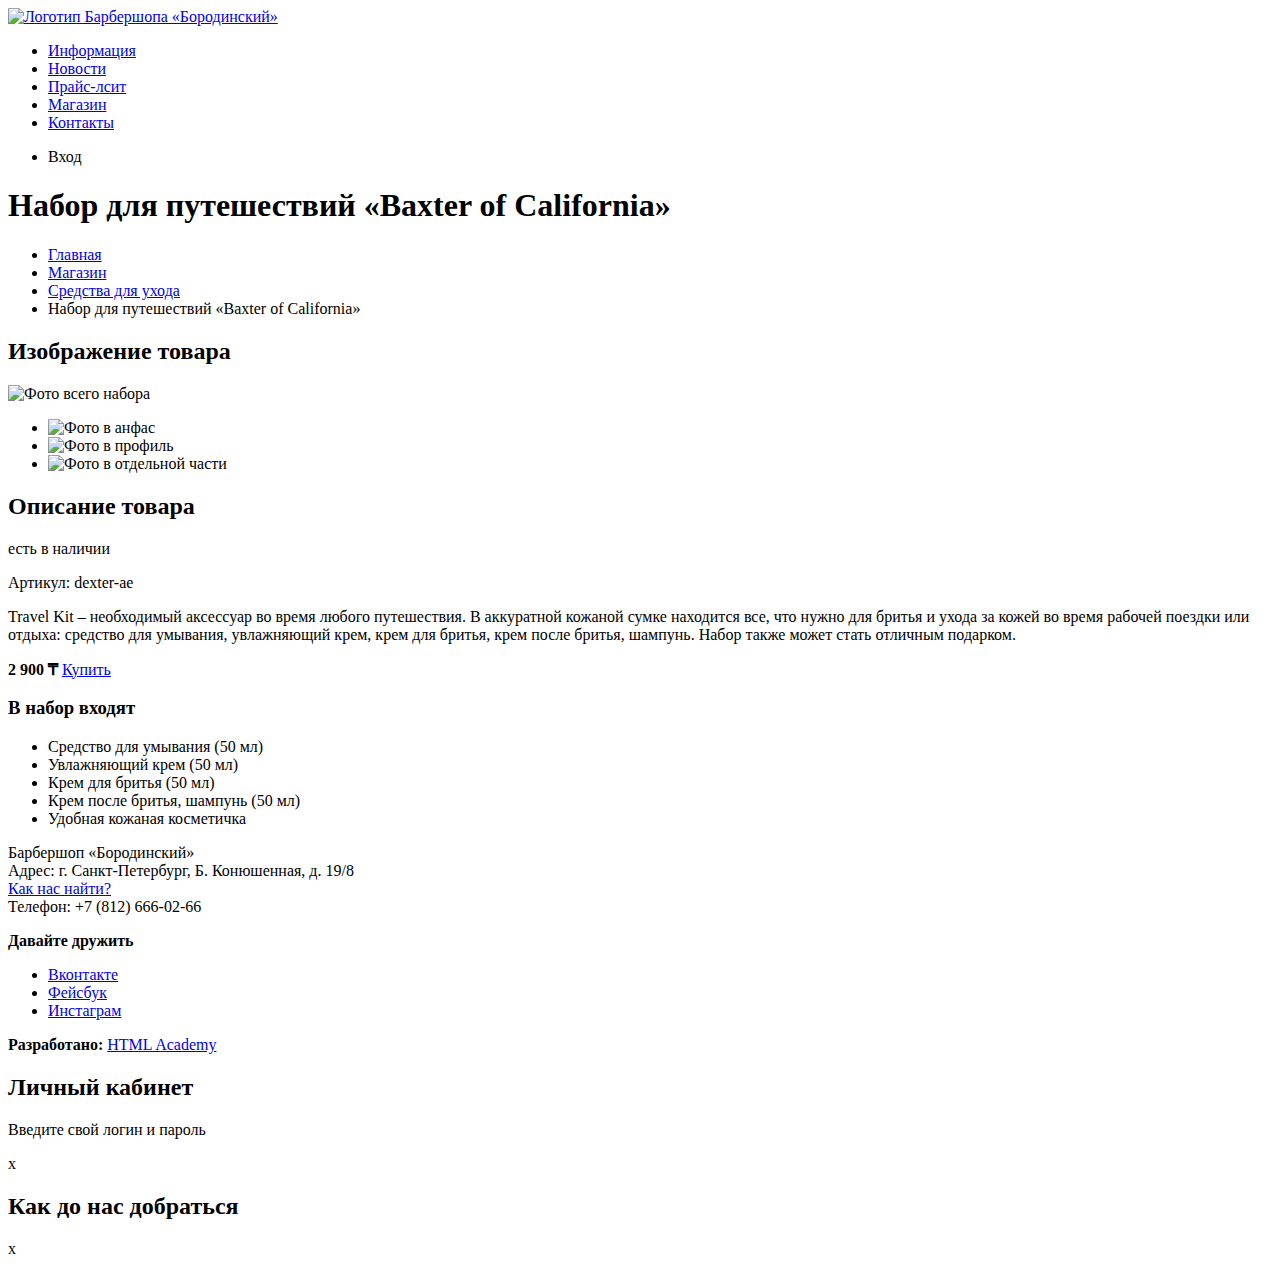
==== barbershop-item.html @ e11ce2df "Первый пул" ====
<!DOCTYPE html>
<html lang="en">
<head>
	<meta charset="UTF-8">
	<title>Набор для путешествий «Baxter of California»</title>
</head>
<body>
	<header class="main-header">
		<nav class="main-navigation">
			<a href="index.html" class="main-heser-logo">
				<img src="img/index-logo.svg" width="368" height="153" alt="Логотип Барбершопа «Бородинский»">
			</a>
			<ul class="site-navigation">
				<li><a href="info.html">Информация</a></li>
				<li><a href="news.html">Новости</a></li>
				<li><a href="price.html">Прайс-лсит</a></li>
				<li><a href="catalog.html" class="site-navigation-current">Магазин</a></li>
				<li><a href="contacts.html">Контакты</a></li>
			</ul>
		</nav>
		<ul class="user-navigation">
			<li class="login-link">Вход</li>
		</ul>
	</header>
	<main class="container">
		<h1>Набор для путешествий «Baxter of California»</h1>
		<ul class="breadcrumbs">
			<li><a href="index.html">Главная</a></li>
			<li><a href="#">Магазин</a></li>
			<li><a href="#">Средства для ухода</a></li>
			<li class="breadcrumbs-current">Набор для путешествий «Baxter of California»</li>
		</ul>

		<section class="product-photos">
			<h2 class="visually-hidden">Изображение товара</h2>
			<p class="product-photo-full">
				<img src="img/product-big.jpg" width="460" height="498" alt="Фото всего набора">
			</p>
			<ul class="product-photo-preview">
				<li><img src="img/product-small-1.jpg" width="140" height="149" alt="Фото в анфас"></li>
				<li><img src="img/product-small-2.jpg" width="140" height="149" alt="Фото в профиль"></li>
				<li><img src="img/product-small-3.jpg" width="140" height="149" alt="Фото в отдельной части"></li>
			</ul>
		</section>
		<section class="product-info">
			<h2 class="visually-hidden">Описание товара</h2>
			<p class="product-availability">есть в наличии</p>
			<p class="product-article">Артикул: dexter-ae</p>
			<p class="product-text">Travel Kit – необходимый аксессуар во время любого путешествия. В аккуратной кожаной сумке находится все, что нужно для бритья и ухода за кожей во время рабочей поездки или отдыха: средство для умывания, увлажняющий крем, крем для бритья, крем после бритья, шампунь. Набор также может стать отличным подарком.</p>
			<p class="product-price">
				<b>2 900 &#8376</b>
				<a href="#" class="button">Купить</a>
			</p>
			<h3>В набор входят</h3>
			<ul>
				<li>Средство для умывания (50 мл)</li>
				<li>Увлажняющий крем (50 мл)</li>
				<li>Крем для бритья (50 мл)</li>
				<li>Крем после бритья, шампунь (50 мл)</li>
				<li>Удобная кожаная косметичка</li>
			</ul>
		</section>
	</main>
	<footer class="main-footer">
		<p class="footer-contacts">
			Барбершоп «Бородинский»<br>
			Адрес: г. Санкт-Петербург, Б. Конюшенная, д. 19/8<br>
			<a href="map.html">Как нас найти?</a><br>
			Телефон: +7 (812) 666-02-66
		</p>
		<div class="social">
			<b>Давайте дружить</b>
			<ul>
				<li><a class="social-button" href="#">Вконтакте</a></li>
				<li><a class="social-button" href="#">Фейсбук</a></li>
				<li><a class="social-button" href="#">Инстаграм</a></li>
			</ul>
		</div>
		<p class="footer-copyright">
			<b>Разработано:</b>
			<a href="#" class="button">HTML Academy</a>
		</p>
	</footer>

	<section class="modal modal-login">
		<h2>Личный кабинет</h2>
		<p>Введите свой логин и пароль</p>
		<!-- Здесь будет форма -->
		<span class="modal-close">x</span>
	</section>
	<section class="modal modal-map">
		<h2 class="visually-hidden">Как до нас добраться</h2>
		<span class="modal-close">x</span>
	</section>
</body>
</html>
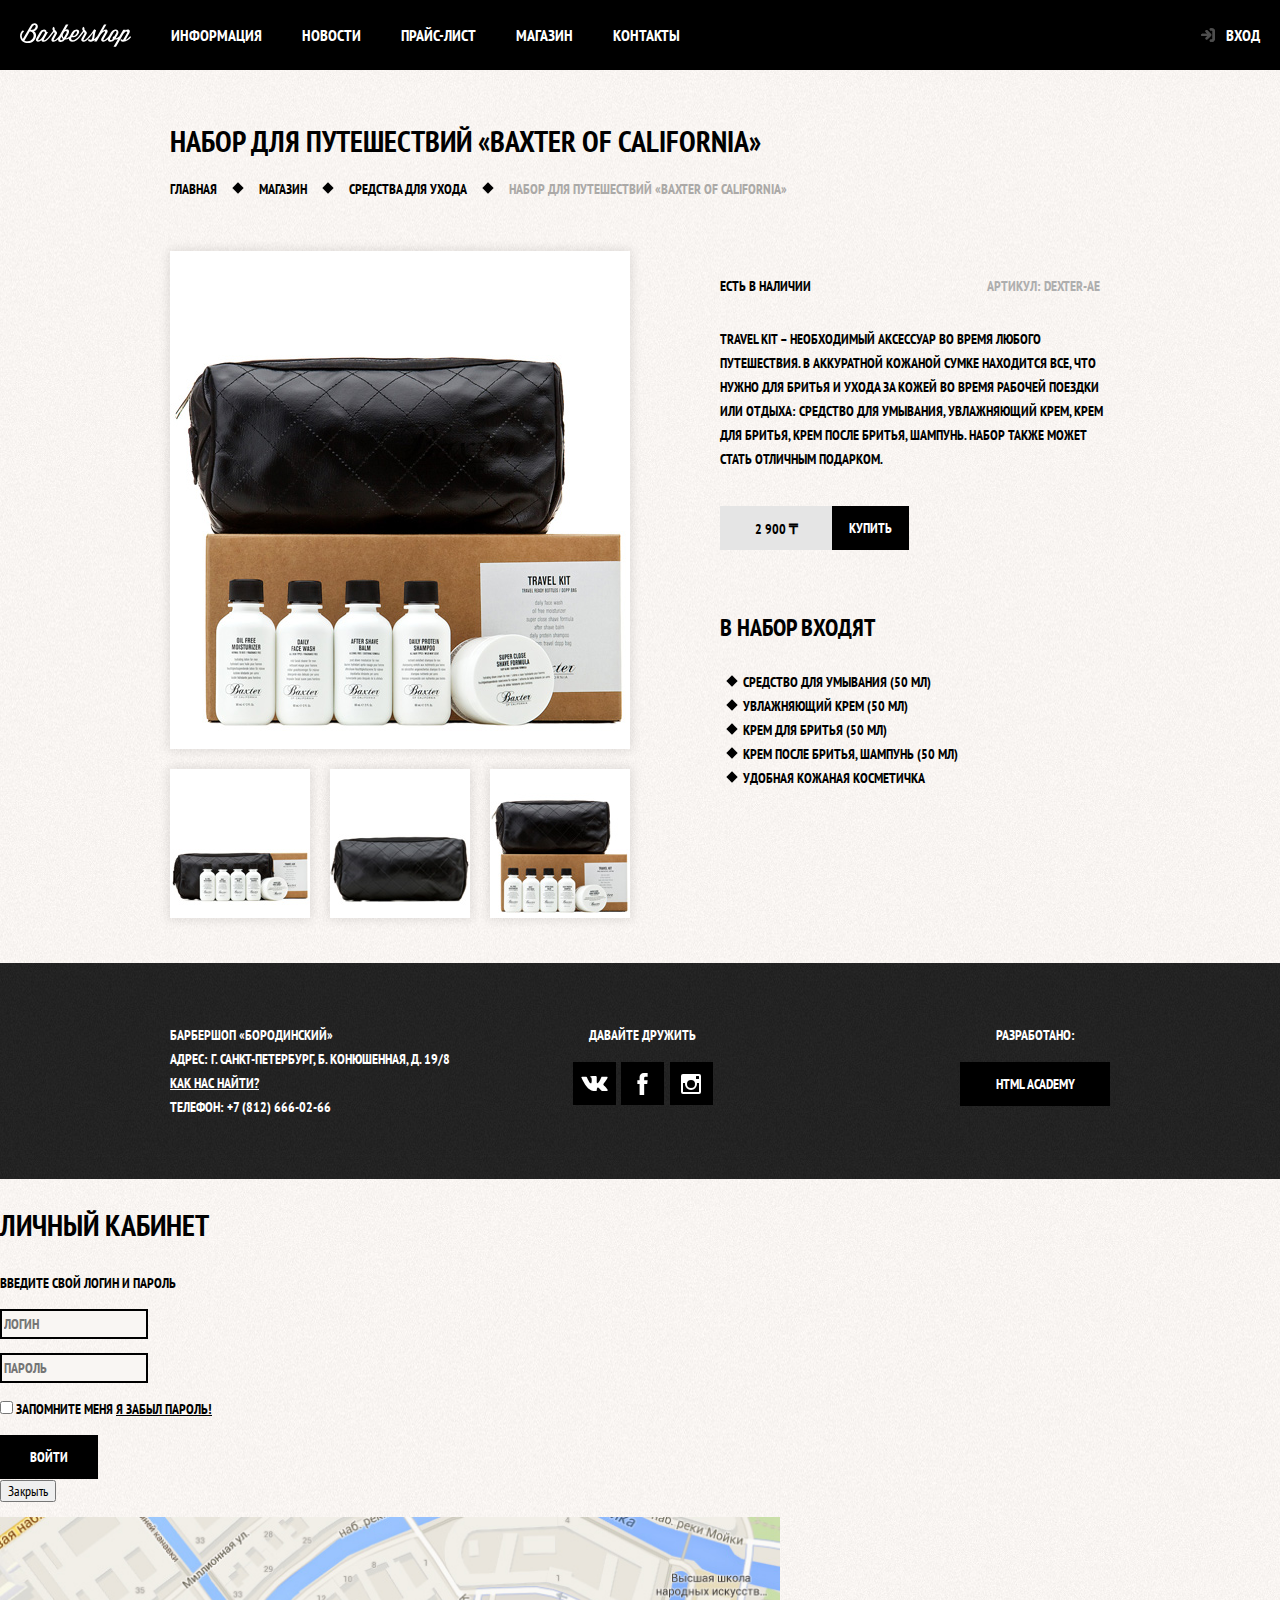
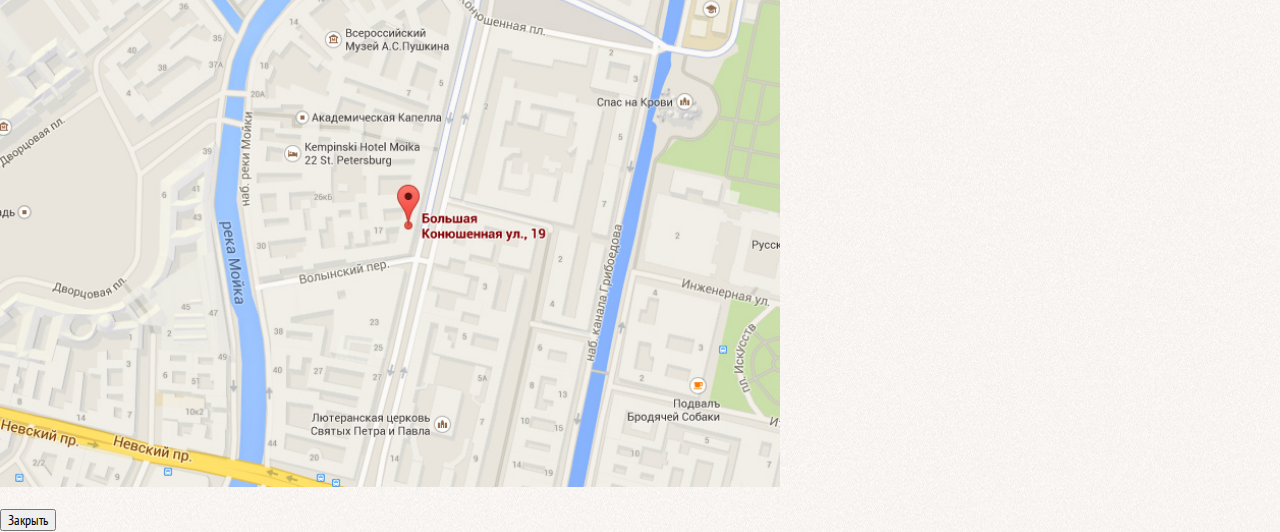
==== commit 497d5f28: "Второй пул 22" ====
--- a/barbershop-item.html
+++ b/barbershop-item.html
@@ -3,94 +3,144 @@
 <head>
 	<meta charset="UTF-8">
 	<title>Набор для путешествий «Baxter of California»</title>
+	<link href="https://fonts.googleapis.com/css2?family=PT+Sans+Narrow:wght@400;700&display=swap" rel="stylesheet">
+	<link rel="stylesheet" href="css/normalize.css">
+	<link rel="stylesheet" href="css/style.css">
 </head>
-<body>
+<body class="inner-page">
+
 	<header class="main-header">
 		<nav class="main-navigation">
-			<a href="index.html" class="main-heser-logo">
-				<img src="img/index-logo.svg" width="368" height="153" alt="Логотип Барбершопа «Бородинский»">
+			<a href="index.html" class="main-header-logo">
+				<img src="img/logo.svg" width="111" height="24" alt="Логотип Барбершопа «Бородинский»">
 			</a>
 			<ul class="site-navigation">
 				<li><a href="info.html">Информация</a></li>
 				<li><a href="news.html">Новости</a></li>
-				<li><a href="price.html">Прайс-лсит</a></li>
+				<li><a href="price.html">Прайс-лист</a></li>
 				<li><a href="catalog.html" class="site-navigation-current">Магазин</a></li>
 				<li><a href="contacts.html">Контакты</a></li>
 			</ul>
+
+			<ul class="user-navigation">
+				<li>
+					<a href="login.html" class="login-link">Вход</a>
+				</li>
+			</ul>
 		</nav>
-		<ul class="user-navigation">
-			<li class="login-link">Вход</li>
-		</ul>
 	</header>
+
 	<main class="container">
-		<h1>Набор для путешествий «Baxter of California»</h1>
+		<h1 class="page-title">Набор для путешествий «Baxter of California»</h1>
 		<ul class="breadcrumbs">
 			<li><a href="index.html">Главная</a></li>
 			<li><a href="#">Магазин</a></li>
 			<li><a href="#">Средства для ухода</a></li>
 			<li class="breadcrumbs-current">Набор для путешествий «Baxter of California»</li>
 		</ul>
+		<div class="catalog-columns">
 
-		<section class="product-photos">
-			<h2 class="visually-hidden">Изображение товара</h2>
-			<p class="product-photo-full">
-				<img src="img/product-big.jpg" width="460" height="498" alt="Фото всего набора">
+			<section class="product-photos">
+				<h2 class="visually-hidden">Изображение товара</h2>
+				<p class="product-photo-full">
+					<img src="img/product-big.jpg" width="460" height="498" alt="Фото всего набора">
+				</p>
+				<ul class="product-photo-preview">
+					<li><img src="img/product-small-1.jpg" width="140" height="149" alt="Фото в анфас"></li>
+					<li><img src="img/product-small-2.jpg" width="140" height="149" alt="Фото в профиль"></li>
+					<li><img src="img/product-small-3.jpg" width="140" height="149" alt="Фото в отдельной части"></li>
+				</ul>
+			</section>
+
+			<section class="product-info">
+				<h2 class="visually-hidden">Описание товара</h2>
+				<div class="product-description">
+					<p class="product-availability">есть в наличии</p>
+					<p class="product-article">Артикул: dexter-ae</p>
+				</div>
+				<p class="product-text">Travel Kit – необходимый аксессуар во время любого путешествия. В аккуратной кожаной сумке находится все, что нужно для бритья и ухода за кожей во время рабочей поездки или отдыха: средство для умывания, увлажняющий крем, крем для бритья, крем после бритья, шампунь. Набор также может стать отличным подарком.</p>
+				<p class="product-price">
+					<b>2 900 &#8376;</b>
+					<a href="#" class="button">Купить</a>
+				</p>
+				<h3>В набор входят</h3>
+				<ul>
+					<li>Средство для умывания (50 мл)</li>
+					<li>Увлажняющий крем (50 мл)</li>
+					<li>Крем для бритья (50 мл)</li>
+					<li>Крем после бритья, шампунь (50 мл)</li>
+					<li>Удобная кожаная косметичка</li>
+				</ul>
+			</section>
+			
+		</div>
+	</main>
+
+	<footer class="main-footer">
+		<div class="container">
+			<p class="footer-contacts">
+				Барбершоп «Бородинский»<br>
+				Адрес: г. Санкт-Петербург, Б. Конюшенная, д. 19/8<br>
+				<a href="map.html">Как нас найти?</a><br>
+				Телефон: +7 (812) 666-02-66
 			</p>
-			<ul class="product-photo-preview">
-				<li><img src="img/product-small-1.jpg" width="140" height="149" alt="Фото в анфас"></li>
-				<li><img src="img/product-small-2.jpg" width="140" height="149" alt="Фото в профиль"></li>
-				<li><img src="img/product-small-3.jpg" width="140" height="149" alt="Фото в отдельной части"></li>
-			</ul>
-		</section>
-		<section class="product-info">
-			<h2 class="visually-hidden">Описание товара</h2>
-			<p class="product-availability">есть в наличии</p>
-			<p class="product-article">Артикул: dexter-ae</p>
-			<p class="product-text">Travel Kit – необходимый аксессуар во время любого путешествия. В аккуратной кожаной сумке находится все, что нужно для бритья и ухода за кожей во время рабочей поездки или отдыха: средство для умывания, увлажняющий крем, крем для бритья, крем после бритья, шампунь. Набор также может стать отличным подарком.</p>
-			<p class="product-price">
-				<b>2 900 &#8376</b>
-				<a href="#" class="button">Купить</a>
+			<div class="footer-social">
+				<b>Давайте дружить</b>
+				<ul>
+					<li><a class="social-button" href="#"><span class="visually-hidden">Вконтакте</span>
+						<svg xmlns="http://www.w3.org/2000/svg" width="27" height="15" viewBox="0 0 26.14 14.91"><path d="M26 13.47l-.09-.17a13.55 13.55 0 0 0-2.6-3q-.87-.83-1.1-1.12A1 1 0 0 1 22 8a10.27 10.27 0 0 1 1.22-1.78l.88-1.16q2.35-3.13 2-4L26 .94a.8.8 0 0 0-.4-.22 2.14 2.14 0 0 0-.87 0h-3.92a.51.51 0 0 0-.27 0h-.3a.6.6 0 0 0-.15.14.93.93 0 0 0-.14.24 22.22 22.22 0 0 1-1.46 3.06q-.5.84-.93 1.46a7 7 0 0 1-.71.91 4.94 4.94 0 0 1-.52.47q-.23.18-.35.15l-.23-.05a.9.9 0 0 1-.31-.33 1.49 1.49 0 0 1-.16-.53V1.6a3.14 3.14 0 0 0 0-.62 2.12 2.12 0 0 0-.14-.44.73.73 0 0 0-.28-.33 1.57 1.57 0 0 0-.46-.18A9 9 0 0 0 12.57 0a8.93 8.93 0 0 0-3.25.33 1.83 1.83 0 0 0-.52.41q-.25.3-.07.33a1.67 1.67 0 0 1 1.16.59l.08.16a2.6 2.6 0 0 1 .19.63 6.32 6.32 0 0 1 .12 1 10.59 10.59 0 0 1 0 1.7q-.07.71-.13 1.1a2.21 2.21 0 0 1-.18.64 2.69 2.69 0 0 1-.16.3l-.07.07a1 1 0 0 1-.37.07.86.86 0 0 1-.46-.19 3.27 3.27 0 0 1-.56-.52 7 7 0 0 1-.66-.93q-.37-.6-.76-1.42l-.22-.39q-.2-.38-.56-1.11t-.62-1.43A.9.9 0 0 0 5.2.9h-.07a.93.93 0 0 0-.22-.16A1.44 1.44 0 0 0 4.6.65L.87.68A1 1 0 0 0 .1.94L0 1a.44.44 0 0 0 0 .22 1.08 1.08 0 0 0 .08.37Q.9 3.53 1.86 5.31t1.66 2.87Q4.23 9.27 5 10.24t1 1.24l.37.41.34.33a8.06 8.06 0 0 0 1 .78 16.34 16.34 0 0 0 1.4.9 7.6 7.6 0 0 0 1.79.72 6.19 6.19 0 0 0 2 .22h1.57a1.08 1.08 0 0 0 .72-.3l.05-.07a.9.9 0 0 0 .1-.25 1.38 1.38 0 0 0 0-.37 4.48 4.48 0 0 1 .09-1.05 2.77 2.77 0 0 1 .23-.71 1.74 1.74 0 0 1 .29-.4 1.19 1.19 0 0 1 .23-.2h.11a.86.86 0 0 1 .77.21 4.52 4.52 0 0 1 .83.79q.39.47.93 1.05a6.41 6.41 0 0 0 1 .87l.27.16a3.31 3.31 0 0 0 .71.3 1.53 1.53 0 0 0 .76.07l3.48-.05a1.58 1.58 0 0 0 .8-.17.68.68 0 0 0 .34-.37 1.06 1.06 0 0 0 0-.46 1.71 1.71 0 0 0-.1-.36z" fill="#fff"/>
+						</svg>
+					</a></li>
+					<li><a class="social-button" href="#"><span class="visually-hidden">Фейсбук</span>
+						<svg xmlns="http://www.w3.org/2000/svg" width="19" height="22" viewBox="0 0 10.15 21.74"><path d="M3.34 1.12A4.77 4.77 0 0 1 6.53 0h3.61v3.81H7.81a1.07 1.07 0 0 0-1.09.83v2.55h3.42c-.08 1.23-.24 2.45-.41 3.67h-3v10.87H2.21V10.86H0V7.21h2.19V3.66a3.83 3.83 0 0 1 1.15-2.54z" fill="#fff"/>
+						</svg>
+					</a></li>
+					<li><a class="social-button" href="#"><span class="visually-hidden">Инстаграм</span>
+						<svg xmlns="http://www.w3.org/2000/svg" width="20" height="20" viewBox="0 0 20 20"><path d="M18 0H2a2 2 0 0 0-2 2v16a2 2 0 0 0 2 2h16a2 2 0 0 0 2-2V2a2 2 0 0 0-2-2zm-8 6a4 4 0 1 1-4 4 4 4 0 0 1 4-4zM2.5 18a.47.47 0 0 1-.5-.5V9h2.1a3.4 3.4 0 0 0-.1 1 6 6 0 1 0 12 0 3.4 3.4 0 0 0-.1-1H18v8.5a.47.47 0 0 1-.5.5zM18 4.5a.47.47 0 0 1-.5.5h-2a.47.47 0 0 1-.5-.5v-2a.47.47 0 0 1 .5-.5h2a.47.47 0 0 1 .5.5z" fill="#fff"/>
+						</svg>
+					</a></li>
+				</ul>
+			</div>
+			<p class="footer-copyright">
+				<b>Разработано:</b>
+				<a href="#" class="button">HTML Academy</a>
 			</p>
-			<h3>В набор входят</h3>
-			<ul>
-				<li>Средство для умывания (50 мл)</li>
-				<li>Увлажняющий крем (50 мл)</li>
-				<li>Крем для бритья (50 мл)</li>
-				<li>Крем после бритья, шампунь (50 мл)</li>
-				<li>Удобная кожаная косметичка</li>
-			</ul>
-		</section>
-	</main>
-	<footer class="main-footer">
-		<p class="footer-contacts">
-			Барбершоп «Бородинский»<br>
-			Адрес: г. Санкт-Петербург, Б. Конюшенная, д. 19/8<br>
-			<a href="map.html">Как нас найти?</a><br>
-			Телефон: +7 (812) 666-02-66
-		</p>
-		<div class="social">
-			<b>Давайте дружить</b>
-			<ul>
-				<li><a class="social-button" href="#">Вконтакте</a></li>
-				<li><a class="social-button" href="#">Фейсбук</a></li>
-				<li><a class="social-button" href="#">Инстаграм</a></li>
-			</ul>
 		</div>
-		<p class="footer-copyright">
-			<b>Разработано:</b>
-			<a href="#" class="button">HTML Academy</a>
-		</p>
 	</footer>
+
+	<!-- Всплывающие окна  Всплывающие окна  Всплывающие окна  Всплывающие окна  Всплывающие окна  -->
 
 	<section class="modal modal-login">
 		<h2>Личный кабинет</h2>
 		<p>Введите свой логин и пароль</p>
-		<!-- Здесь будет форма -->
-		<span class="modal-close">x</span>
+		<form class="login-form" action="https://echo.htmlacademy.ru" method="post">
+			<p>
+				<label class="visually-hidden" for="user-login">Логин</label>
+				<input class="login-icon-user" type="text" id="user-login" name="login" placeholder="Логин">
+			</p>
+			<p>
+				<label class="visually-hidden" for="user-password">Пароль</label>
+				<input class="login-icon-password" type="password" id="user-password" name="password" placeholder="Пароль">
+			</p>
+			<p class="login-password-info">
+				<label class="login-checkbox">
+					<input type="checkbox" name="remember" class="vissualy-hidden">
+					<span class="checkbox-indicator"></span>
+					Запомните меня
+				</label>
+				<a href="#" class="restore">Я забыл пароль!</a>
+			</p>
+			<button class="button" type="submit">Войти</button>
+		</form>
+		<button class="modal-close" type="button">Закрыть</button>
 	</section>
+	
 	<section class="modal modal-map">
 		<h2 class="visually-hidden">Как до нас добраться</h2>
-		<span class="modal-close">x</span>
+		<p>
+			<img src="img/map.jpg" width="780" height="560" alt="Офис компании по адресу ул. Большая Конюшенная 19/8, Санкт-Петербург">
+		</p>
+		<button class="modal-close" type="button">Закрыть</button>
 	</section>
 </body>
 </html>--- a/css/style.css
+++ b/css/style.css
@@ -0,0 +1,976 @@
+body {
+	margin: 0;
+	padding: 0;
+
+	font-family: "PT Sans Narrow", Arial, sans-serif;
+	font-size: 14px;
+	line-height: 24px;
+	font-weight: 700;
+	color: #fff;
+	text-transform: uppercase;
+
+	background-color: #000;
+	background-image: url("../img/bg.jpg");
+	background-position: top 70px center;
+	background-repeat: no-repeat;
+}
+
+.container {
+	width: 940px;
+	margin: 0 auto;
+	padding: 0 10px;
+}
+
+.main-header {
+	margin-bottom: 75px;
+}
+
+a {
+	text-decoration: none;
+}
+
+img {
+	max-width: 100%;
+	height: auto;
+}
+
+.visually-hidden:not(:focus):not(:active),
+input[type="checkbox"].visually-hidden,
+input[type="radio"].visually-hidden {
+	position: absolute;
+	width: 1px;
+	height: 1px;
+	border: 0;
+	padding: 0;
+
+	white-space: nowrap;
+
+	clip-path: inset(100%);
+	clip: rect(0 0 0 0);
+	overflow: hidden;
+}
+
+
+.inner-page {
+	color: #000;
+
+	background-color: #f9f6f3;
+	background-image: url(../img/pattern-light.jpg);
+	background-position: 0 0;
+	background-repeat: repeat;
+}
+
+.inner-page .main-header {
+	margin-bottom: 50px;
+
+	background-color: #000;
+}
+
+.button{
+	display: inline-block;
+	margin-right: 16px;
+	padding: 10px 30px;
+
+	font: inherit;
+	text-align: center;
+	color: #fff;
+	vertical-align: middle;
+	text-transform: uppercase;
+
+	background-color: #000;
+	border: none;
+}
+
+.button:hover,
+.button:focus,
+.button:active {
+	background-color: #663d15;
+	outline: none;
+}
+
+.button.disabled,
+.button:disabled {
+	cursor: default;
+	opacity: 0.5;
+	background-color: #000;
+}
+
+.main-navigation{
+	display: flex;
+	flex-direction: column;
+	align-items: center;
+
+	font-size: 16px;
+	line-height: 20px;
+	color: #fff;
+
+	background-color: transparent;
+}
+
+.inner-page .main-navigation {
+	align-items: flex-start;
+	flex-direction: row;
+}
+
+.main-header-logo {
+	order: 2;
+	width: 368px;
+	height: 153px;
+}
+
+.inner-page .main-header-logo {
+	order: 0;
+	
+	width: 111px;
+	height: 24px;
+	padding: 23px 20px;
+}
+
+.main-navigation-wrapper {
+	width: 100%;
+	margin-bottom: 60px;
+	background-color: #000;
+}
+
+.main-navigation-wrapper .container {
+	display: flex;
+	justify-content: space-between;
+}
+
+.site-navigation {
+	display: flex;
+	flex-wrap: wrap;
+
+	width: 620px;
+	list-style: none;
+	margin: 0;
+	padding: 0;
+}
+
+.user-navigation {
+	display: flex;
+	max-width: 140px;
+	list-style: none;
+	margin: 0;
+	padding: 0;
+
+}
+
+.site-navigation a,
+.user-navigation a {
+	display: block;
+	padding: 25px 20px;
+
+	vertical-align: middle;
+	color: #fff;
+}
+
+.site-navigation a:hover, 
+.site-navigation a:focus,
+.user-navigation a:hover,
+.user-navigation a:focus {
+	background-color: #242424;
+}
+
+.user-navigation .login-link {
+	position: relative;
+	padding-left: 50px;
+
+}
+
+.login-link::before {
+	content: "";
+
+	position: absolute;
+	top: 27px;
+	left: 24px;
+
+	width: 16px;
+	height: 18px;
+
+	background-image: url(../img/login.svg);
+	background-repeat: no-repeat;
+	background-position: 0 0;
+
+	opacity: 0.3;
+}
+
+.login-link:hover::before,
+.login-link:focus::before,
+.login-link:active::before {
+	opacity: 1;
+}
+
+.inner-page .user-navigation {
+	margin-left: auto;
+}
+
+.features {
+	margin-bottom: 80px;
+}
+
+.features-list {
+	display: flex;
+	justify-content: space-between;
+	margin: 0;
+	padding: 0;
+
+	list-style: none;
+}
+
+.feature-item {
+	width: 300px;
+	text-align: center;
+}
+
+.feature-item h3 {
+	position: relative;
+
+	margin: 0;
+	margin-bottom: 60px;
+
+	font-size: 30px;
+	line-height: 42px;
+}
+
+.feature-item h3::after {
+	content: "";
+	position: absolute;
+	bottom: -30px;
+	left: 50%;
+
+	width: 20px;
+	height: 20px;
+	margin-left: -10px;
+
+	background-color: #fff;
+	transform: rotate(45deg);
+}
+
+.feature-item p {
+	margin: 0 10px;
+}
+
+.index-columns{
+	display: flex;
+	justify-content: space-between;
+	padding: 50px 80px;
+	margin-bottom: 35px;
+	color: #000;
+
+	background-color: #f8f5f2;
+	background-image:
+	url(../img/line.png),
+	url(../img/pattern-light.jpg);
+	background-position: center, 0 0;
+	background-repeat: no-repeat, repeat;
+}
+
+.index-columns h2 {
+	margin: 0;
+	margin-bottom: 25px;
+	font-size: 30px;
+	line-height: 42px;
+}
+
+.news {
+	width: 380px;
+}
+
+.news-list {
+	margin: 0;
+	margin-bottom: 25px;
+	padding: 0;
+	list-style: none;
+}
+
+.news-item {
+	margin-bottom: 25px;
+}
+
+.news-item p {
+	margin: 0;
+}
+
+.news-item time{
+	text-transform: none;
+}
+
+.gallery {
+	width: 300px;
+}
+
+.gallery-container {
+	position: relative;
+	height: 260px;
+}
+
+.gallery-content {
+	height: 164px;
+	margin: 0;
+
+	background-color: #ccc;
+	border: 7px solid #fff;
+}
+
+.gallery-content img {
+	width: 286px;
+	height: 164px;
+}
+
+.gallery-button {
+	box-sizing: border-box;
+	position: absolute;
+	bottom: 0;
+
+	width: 140px;
+	margin: 0;
+}
+
+.gallery-button-back {
+	left: 0;
+}
+
+.gallery-button-next {
+	right: 0;
+}
+
+.contacts {
+	width: 380px;
+}
+
+.contacts p {
+	margin: 0;
+	margin-bottom: 25px;
+}
+
+.appointment {
+	width: 300px;
+}
+
+.appointment-info {
+	margin: 0;
+	margin-bottom: 15px;
+}
+
+.appointment-form {
+	display: flex;
+	flex-wrap: wrap;
+	justify-content: space-between;
+}
+
+.appointment-item {
+	width: 140px;
+	margin: 0;
+	margin-bottom: 10px;
+}
+
+.appointment-item label {
+	display: block;
+	margin-bottom: 9px;
+	margin-left: 15px;
+}
+
+.appointment-item input {
+	box-sizing: border-box;
+	width: 140px;
+	padding: 8px 15px 7px 15px;
+
+	font: inherit;
+	background-color: transparent;
+	border: 2px solid #000;
+	outline: none;
+}
+
+.appointment-item input:focus {
+	border-color: #663d15;
+	outline: none;
+	box-shadow: 0 0 3px rgba(102, 61, 21, 0.7);
+}
+
+.appointment .button {
+	width: 100%;
+	margin-top: 10px;
+	margin-right: 0;
+}
+
+.page-title {
+	margin: 0;
+	margin-bottom: 15px;
+	padding: 0;
+
+	font-size: 30px;
+	line-height: 42px;
+}
+
+.breadcrumbs {
+	display: flex;
+	justify-content: flex-start;
+	flex-wrap: wrap;
+
+	padding: 0;
+	margin: 0;
+	margin-bottom: 50px;
+	list-style: none;
+}
+
+.breadcrumbs li {
+	position: relative;
+	margin-right: 42px;
+}
+
+.breadcrumbs li::after {
+	content: "";
+	position: absolute;
+	top: 7px;
+	right: -25px;
+
+	width: 8px;
+	height: 8px;
+	background-color: #000;
+
+	transform: rotate(45deg);
+}
+
+.breadcrumbs li:last-child {
+	margin-right: 0;
+}
+
+.breadcrumbs a{
+	color: #000;
+}
+
+.breadcrumbs a:hover,
+.breadcrumbs a:focus{
+	text-decoration: underline;
+}
+
+.breadcrumbs-current {
+	color: #aba9a7;
+}
+
+.breadcrumbs-current::after {
+	display: none;
+}
+
+.filter {
+	width: 180px;
+}
+
+.filter fieldset {
+	padding: 0;
+	margin: 0;
+	margin-bottom: 30px;
+
+	border: none;
+}
+
+.filter fieldset:first-child {
+	margin-bottom: 35px;
+}
+
+.filter legend {
+	margin-bottom: 26px;
+
+	font-size: 24px;
+	line-height: 30px;
+}
+
+.filter ul {
+	padding: 0;
+	margin: 0;
+
+	list-style: none;
+	line-height: 18px;
+}
+
+.filter-option {
+	margin-bottom: 19px;
+	padding-left: 45px;
+}
+
+.filter-option label {
+	position: relative;
+	display: block;
+	cursor: pointer;
+	user-select: none;
+}
+
+.filter-input:hover + label,
+.filter-input:focus + label {
+	color: #663d15;
+}
+
+.filter-input-checkbox + label::before {
+	content: "";
+	position: absolute;
+	left: -42px;
+	top: 0;
+
+	width: 16px;
+	height: 16px;
+
+	border: 2px solid #000;
+
+}
+
+.filter-input-checkbox:checked + label::after {
+	content: "";
+
+	position: absolute;
+	top: 4px;
+	left: -38px;
+
+	width: 12px;
+	height: 12px;
+
+	background-image: url("../img/cross.svg");
+	background-repeat: no-repeat;
+	background-position: 0 0;
+}
+
+
+.filter-input-radio + label::before {
+	content: "";
+
+	position: absolute;
+	top: -1px;
+	left: -42px;
+
+	width: 16px;
+	height: 16px;
+
+	border: 2px solid #000;
+	border-radius: 50%;
+}
+
+.filter-input-radio:checked + label::after {
+	content: "";
+	position: absolute;
+	top: 5px;
+	left: -36px;
+
+	width: 8px;
+	height: 8px;
+
+	background-color: #000;
+	border-radius: 50%;
+}
+
+.filter-input:disabled + label {
+	color: #000;
+	opacity: 0.5;
+}
+
+.catalog {
+	width: 700px;
+}
+
+.catalog-columns {
+	display: flex;
+	justify-content: space-between;
+}
+
+.catalog-list {
+	display: flex;
+	flex-wrap: wrap;
+	margin: 0;
+	padding: 0;
+	margin-bottom: 25px;
+
+	list-style: none;
+}
+
+.catalog-item {
+	width: 220px;
+	margin-bottom: 20px;
+	margin-right: 20px;
+
+	background-color: #f8f8f8;
+	box-shadow: 0 0 10px rgba(0, 0, 0, 0.1);
+}
+
+.catalog-item:nth-child(3n){
+	margin-right: 0px;
+}
+
+.catalog-item:hover {
+	box-shadow: 0 0 10px rgba(0, 0, 0, 0.25);
+}
+
+.catalog-item a {
+	display: flex;
+	flex-direction: column;
+
+	color: #000;
+}
+
+.catalog-item h3 {
+	order: 1;
+	margin: 17px 15px 12px 16px;
+
+	font-size: 14px;
+	line-height: 18px;
+}
+
+.catalog-category {
+	display: block;
+
+	text-transform: none;
+}
+
+.catalog-item-image {
+	width: 200px;
+	height: 165px;
+	margin: 0;
+}
+
+.catalog-item-price {
+	display: flex;
+	margin: 15px;
+	margin-top: 0;
+
+}
+
+.catalog-item-price b {
+	width: 112px;
+	padding: 13px 25px 11px;
+
+	font-size: 14px;
+	line-height: 20px;
+	text-align: center;
+
+	background-color: #e5e5e5;
+}
+
+.catalog-item-price .button {
+	width: 50px;
+	padding: 13px 18px 11px;
+	margin-right: 0;
+
+	line-height: 20px;
+	color: #fff;
+}
+
+.pagination-list {
+	display: flex;
+	flex-wrap: wrap;
+
+	padding: 0;
+	margin: 0;
+
+	list-style: none;
+}
+
+.pagination-item {
+	margin-right: 5px;
+}
+
+.pagination-item:last-child {
+	margin-right: 0;
+}
+
+.pagination-item a {
+	display: block;
+	padding: 10px 19px;
+
+	color: #fff;
+
+	background-color: #000;
+}
+
+.pagination-item a:hover,
+.pagination-item a:focus,
+.pagination-item a:active {
+	background-color: #663d15;
+}
+
+.pagination-item-current a {
+	color: #000;
+
+	background-color: #fff;
+}
+
+.pagination-item-current a:hover,
+.pagination-item-current a:focus,
+.pagination-item-current a:active {
+	color: #000;
+
+	background-color: #fff;
+}
+
+.product-photos {
+	width: 460px;
+}
+
+
+.product-photo-preview {
+	display: flex;
+	padding: 0;
+	margin: 0;
+
+	list-style: none;
+}
+
+.product-photo-preview li {
+	width: 140px;
+	height: 149px;
+	margin-right: 20px;
+
+	box-shadow: 0 0 10px 2px rgba(0, 0, 0, 0.1);
+}
+
+.product-photo-preview li:nth-child(3n) {
+	margin-right: 0;
+}
+
+.product-photo-full {
+	width: 460px;
+	height: 498px;
+	margin: 0;
+	margin-bottom: 20px;
+	box-shadow: 0 0 10px 2px rgba(0, 0, 0, 0.1);
+}
+
+.product-description {
+	display: flex;
+	justify-content: space-between;
+	padding-right: 10px;
+	margin-bottom: 29px;
+}
+
+.product-description p {
+	width: 200px;
+}
+
+.product-article {
+	text-align: right;
+	color: #aeaeae;
+}
+
+.product-price b {
+	width: 112px;
+	padding-top: 13px;
+	padding-left: 30px;
+	padding-right: 30px;
+	padding-bottom: 11px;
+
+	line-height: 20px;
+	text-align: center;
+
+	background-color: #e5e5e5;
+	box-sizing: border-box;
+}
+
+.product-price .button {
+	padding-left: 17px;
+	padding-right: 17px;
+}
+
+.product-info {
+	width: 390px;
+	padding-top: 23px;
+}
+
+.product-info p {
+	margin: 0;
+}
+
+.product-info h3 {
+	margin: 0;
+	margin-bottom: 27px;
+
+	font-size: 24px;
+	line-height: 30px;
+}
+
+.product-info .product-text {
+	margin-bottom: 35px;
+}
+
+
+.product-info .product-price {
+	display: flex;
+	margin-bottom: 63px;
+}
+
+.product-info ul {
+	margin: 0;
+	padding: 0;
+
+	list-style: none;
+}
+
+.product-info li {
+	position: relative;
+	padding-left: 23px;
+}
+
+.product-info li::before {
+	content: "";
+	position: absolute;
+	top: 7px;
+	left: 8px;
+
+	width: 8px;
+	height: 8px;
+
+	background-color: #000;
+
+	transform: rotate(45deg);
+}
+
+.main-footer{
+	padding: 60px 0;
+	margin-top: 65px;
+	color: #fff;
+	background-color: #212121;
+	background-image: url(../img/pattern-dark.jpg);
+	background-position: 0 0;
+	background-repeat: repeat;
+}
+
+.inner-page .main-footer {
+	margin-top: 45px;
+}
+
+.main-footer .container {
+	display: flex;
+}
+
+.footer-contacts {
+	width: 320px;
+	margin: 0;
+	margin-right: 80px;
+}
+
+.footer-contacts a {
+	color: #fff;
+	text-decoration: underline;
+}
+
+.footer-contacts a:hover,
+.footer-contacts a:focus {
+	text-decoration: none;
+}
+
+.footer-social {
+	width: 145px;
+	text-align: center;
+}
+
+.footer-social ul {
+	display: flex;
+	flex-wrap: wrap;
+	justify-content: space-between;
+	width: 140px;
+	margin: 0 auto;
+	padding: 0;
+	list-style: none;
+}
+
+.footer-social b, .footer-copyright b {
+	display: block;
+	margin-bottom: 15px;
+}
+
+.social-button {
+	display: flex;
+	align-items: center;
+	justify-content: center;
+	width: 43px;
+	height: 43px;
+	background-color: #000;
+
+	color: #fff;
+}
+
+.social-button:hover,
+.social-button:focus {
+	background-color: #fff;
+}
+
+.social-button:hover path,
+.social-button:focus path {
+	fill: #000;
+}
+
+.footer-copyright {
+	width: 150px;
+	margin: 0;
+	margin-left: auto;
+	text-align: center;
+}
+
+.footer-copyright .button:hover,
+.footer-copyright .button:focus {
+	color: #000;
+
+	background-color: #fff;
+}
+
+.footer-copyright .button {
+	display: block;
+	margin-right: 0;
+}
+
+.modal {
+	color: #000;
+
+	background-color: #f8f3f0;
+	background-image: url(../img/pattern-light.jpg);
+	background-position: 0 0;
+	background-repeat: repeat;
+}
+
+.modal h2 {
+	font-size: 30px;
+	line-height: 42px;
+}
+
+.login-form input[type="text"],
+.login-form input[type="password"] {
+	font: inherit;
+	color: #000;
+	text-transform: uppercase;
+
+	background-color: #f9f6f3;
+	border: 2px solid #000;
+}
+
+.login-form input:focus {
+	border-color: #663d15;
+	outline: none;
+	box-shadow: 0 0 3px rgba(102, 61, 21, 0.7);
+}
+
+.login-checkbox:hover,
+.login-checkbox:focus {
+	color: #663d15;
+}
+
+.restore {
+	color: #000;
+	text-decoration: underline;
+}
+.restore:hover,
+.restore:focus {
+	text-decoration: none;
+}
+
+
+
+
+
+
+
+
+
+
+
+
+
+
+
+
+
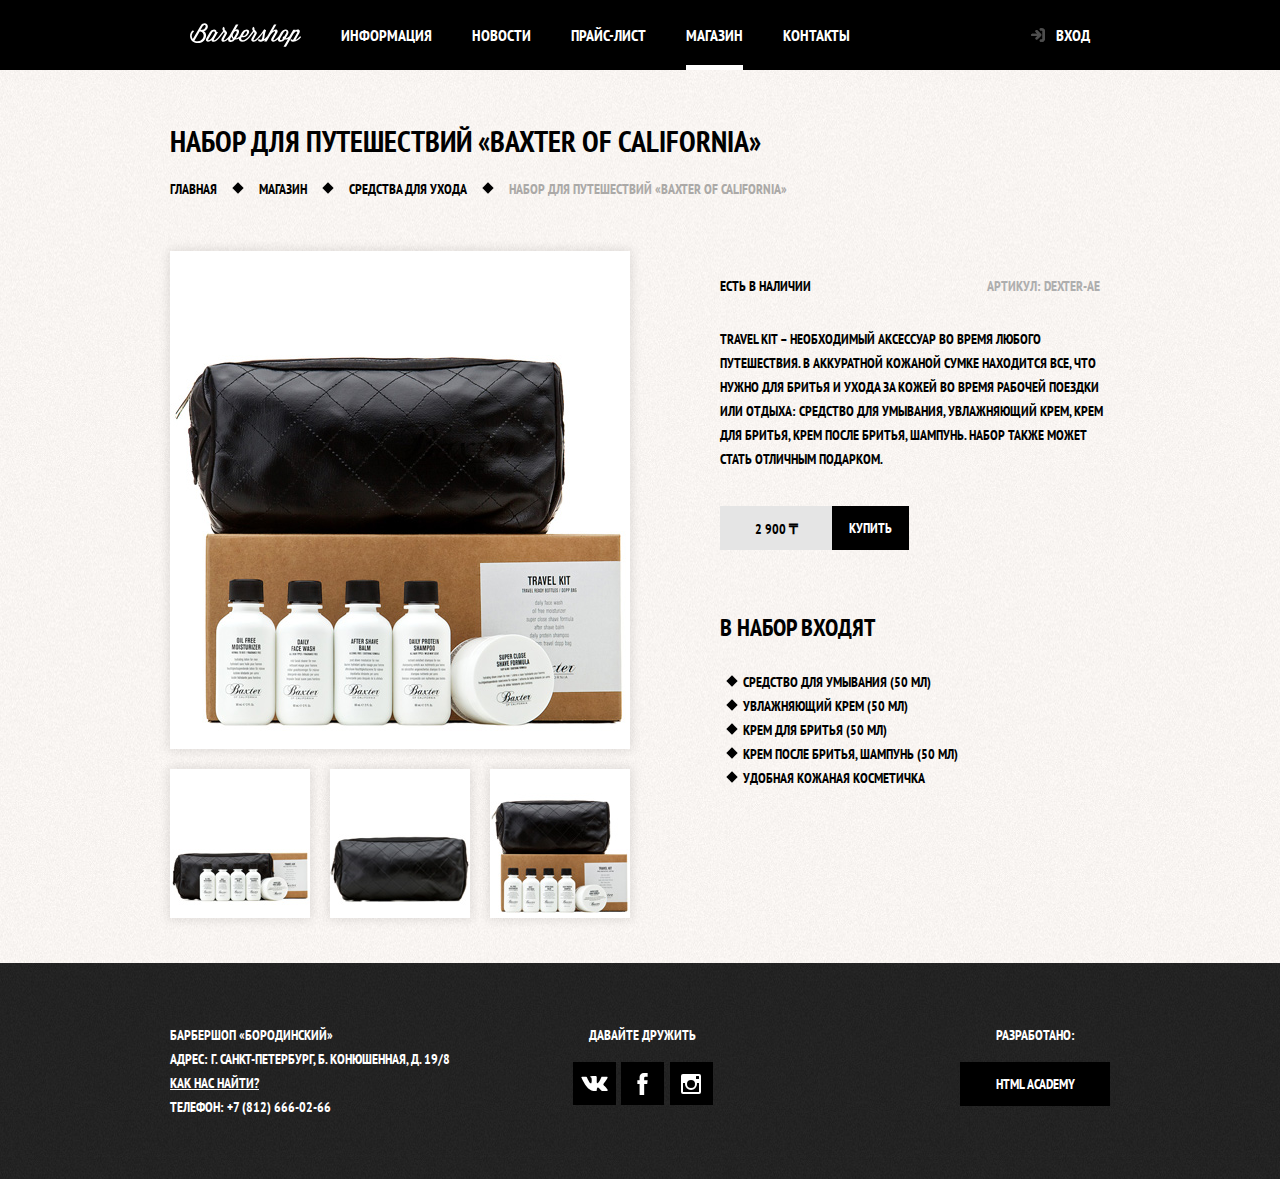
==== commit d1bed966: "Links uptated" ====
--- a/barbershop-item.html
+++ b/barbershop-item.html
@@ -10,18 +10,18 @@
 <body class="inner-page">
 
 	<header class="main-header">
-		<nav class="main-navigation">
+		<nav class="main-navigation container">
 			<a href="index.html" class="main-header-logo">
 				<img src="img/logo.svg" width="111" height="24" alt="Логотип Барбершопа «Бородинский»">
 			</a>
 			<ul class="site-navigation">
-				<li><a href="info.html">Информация</a></li>
-				<li><a href="news.html">Новости</a></li>
+				<li><a href="catalog.html">Информация</a></li>
+				<li><a href="catalog.html">Новости</a></li>
 				<li><a href="price.html">Прайс-лист</a></li>
 				<li><a href="catalog.html" class="site-navigation-current">Магазин</a></li>
-				<li><a href="contacts.html">Контакты</a></li>
+				<li><a href="index.html">Контакты</a></li>
 			</ul>
-
+	
 			<ul class="user-navigation">
 				<li>
 					<a href="login.html" class="login-link">Вход</a>
@@ -38,6 +38,7 @@
 			<li><a href="#">Средства для ухода</a></li>
 			<li class="breadcrumbs-current">Набор для путешествий «Baxter of California»</li>
 		</ul>
+
 		<div class="catalog-columns">
 
 			<section class="product-photos">
@@ -74,6 +75,7 @@
 			</section>
 			
 		</div>
+		
 	</main>
 
 	<footer class="main-footer">
@@ -112,7 +114,7 @@
 
 	<section class="modal modal-login">
 		<h2>Личный кабинет</h2>
-		<p>Введите свой логин и пароль</p>
+		<p class="modal-description">Введите пожалуйста свой логин и пароль</p>
 		<form class="login-form" action="https://echo.htmlacademy.ru" method="post">
 			<p>
 				<label class="visually-hidden" for="user-login">Логин</label>
@@ -122,9 +124,9 @@
 				<label class="visually-hidden" for="user-password">Пароль</label>
 				<input class="login-icon-password" type="password" id="user-password" name="password" placeholder="Пароль">
 			</p>
-			<p class="login-password-info">
+			<p class="login-help">
 				<label class="login-checkbox">
-					<input type="checkbox" name="remember" class="vissualy-hidden">
+					<input type="checkbox" name="remember" class="visually-hidden">
 					<span class="checkbox-indicator"></span>
 					Запомните меня
 				</label>
@@ -134,7 +136,7 @@
 		</form>
 		<button class="modal-close" type="button">Закрыть</button>
 	</section>
-	
+
 	<section class="modal modal-map">
 		<h2 class="visually-hidden">Как до нас добраться</h2>
 		<p>
--- a/css/style.css
+++ b/css/style.css
@@ -1,3 +1,18 @@
+/* .visually-hidden {
+  position: absolute;
+
+  width: 1px;
+  height: 1px;
+  margin: -1px;
+  border: 0;
+  padding: 0;
+
+  clip: rect(0 0 0 0);
+  overflow: hidden;
+}
+ */
+
+
 body {
 	margin: 0;
 	padding: 0;
@@ -147,6 +162,8 @@
 	padding: 0;
 }
 
+
+
 .user-navigation {
 	display: flex;
 	max-width: 140px;
@@ -160,8 +177,6 @@
 .user-navigation a {
 	display: block;
 	padding: 25px 20px;
-
-	vertical-align: middle;
 	color: #fff;
 }
 
@@ -170,6 +185,37 @@
 .user-navigation a:hover,
 .user-navigation a:focus {
 	background-color: #242424;
+}
+
+.site-navigation-current {
+  position: relative;
+}
+
+.site-navigation-current a[href] {
+  pointer-events: none;
+}
+
+.site-navigation-current a:not([href]) {
+  background-color: #000000;
+}
+
+.site-navigation-current::after {
+  content: "";
+
+  position: absolute;
+  right: 20px;
+  bottom: 0;
+  left: 20px;
+
+  height: 5px;
+
+  background-color: #ffffff;
+}
+
+.container {
+  width: 940px;
+  margin: 0 auto;
+  padding: 0 10px;
 }
 
 .user-navigation .login-link {
@@ -524,11 +570,29 @@
 	width: 12px;
 	height: 12px;
 
-	background-image: url("../img/cross.svg");
+	background-image: url("../img/cross-brown.svg");
 	background-repeat: no-repeat;
 	background-position: 0 0;
 }
 
+.filter-input-checkbox:checked + label {
+	color: #663d15;
+}
+
+.filter-input-checkbox:checked + label::before {
+		content: "";
+	position: absolute;
+	left: -42px;
+	top: 0;
+
+	width: 16px;
+	height: 16px;
+
+	border: 2px solid #663d15;
+
+}
+
+
 
 .filter-input-radio + label::before {
 	content: "";
@@ -544,6 +608,20 @@
 	border-radius: 50%;
 }
 
+.filter-input-radio:checked + label::before {
+	content: "";
+
+	position: absolute;
+	top: -1px;
+	left: -42px;
+
+	width: 16px;
+	height: 16px;
+
+	border: 2px solid #663d15;
+	border-radius: 50%;
+}
+
 .filter-input-radio:checked + label::after {
 	content: "";
 	position: absolute;
@@ -553,7 +631,7 @@
 	width: 8px;
 	height: 8px;
 
-	background-color: #000;
+	background-color: #663d15;
 	border-radius: 50%;
 }
 
@@ -561,6 +639,7 @@
 	color: #000;
 	opacity: 0.5;
 }
+
 
 .catalog {
 	width: 700px;
@@ -819,6 +898,148 @@
 
 	transform: rotate(45deg);
 }
+
+.inner-content {
+	margin-bottom: 75px;
+}
+
+.inner-content h2 {
+	margin-top: 60px;
+	margin-bottom: 30px;
+
+	font-size: 24px;
+	line-height: 30px;
+}
+
+.inner-content h3 {
+	margin-top: 60px;
+	margin-bottom: 30px;
+
+	font-size: 20px;
+	line-height: 24px;	
+}
+
+.inner-content p {
+	margin: 14px 0;
+}
+
+.inner-content h2 + h3 {
+	margin-top: 30px;
+}
+
+.inner-content table {
+	border-collapse: collapse;
+}
+
+.inner-content td {
+	padding: 10px 15px;
+	border: 2px solid #000;
+}
+
+.inner-content .big-heading {
+	display: flex;
+	align-items: center;
+
+	margin-top: 55px;
+	margin-bottom: 65px;
+
+	font-size: 48px;
+	line-height: 48px;
+	text-align: center;
+}
+
+.big-heading::before,
+.big-heading::after {
+	content: "";
+
+	flex-grow: 1;
+	flex-shrink: 0;
+
+	width: 50px;
+	height: 2px;
+	background: #000;
+}
+
+.big-heading::before {
+	margin-right: 25px;
+}
+
+.big-heading::after {
+	margin-left: 25px;
+}
+
+ .custom-list-1 {
+ 	margin: 14px 0;
+ 	padding: 0;
+ 	list-style: none;
+ }
+
+ .custom-list-1 li {
+ 	position: relative;
+
+ 	margin-bottom: 15px;
+ 	padding-left: 20px;
+ }
+
+ .custom-list-1 li::before {
+	content: "";
+	position: absolute;
+	top: 8px;
+	left: 0;
+
+	width: 8px;
+	height: 8px;
+
+	background-color: #000;
+	transform: rotate(45deg);
+ }
+
+.custom-table-1 {
+	width: 100%;
+}
+
+.custom-table-1 td {
+	width: 50%;
+}
+
+.custom-table-1 td:last-child {
+	text-align: center;
+}
+
+.inner-columns {
+	display: flex;
+	justify-content: space-between;
+	flex-wrap: wrap;
+
+	margin: 60px 0;
+}
+
+.inner-column-left,
+.inner-column-right {
+	width: 460px;
+}
+
+.inner-column-left *:first-child,
+.inner-column-right *:first-child {
+	margin-top: 0;
+}
+
+.inner-column-left *:last-child,
+.inner-column-right *:last-child {
+	margin-bottom: 0;
+}
+
+.inner-columns > h2:first-child {
+	width: 100%;
+	margin-top: 0;
+}
+
+.short-text {
+	padding-right: 70px;
+}
+
+
+
 
 .main-footer{
 	padding: 60px 0;
@@ -915,21 +1136,81 @@
 }
 
 .modal {
+	position: fixed;
+	top: 10%;
+	left: calc((100vw - 460px) /2);
+
 	color: #000;
 
 	background-color: #f8f3f0;
 	background-image: url(../img/pattern-light.jpg);
 	background-position: 0 0;
 	background-repeat: repeat;
+	box-shadow: 0 30px 50px rgba(0, 0, 0, 0.7);
 }
 
 .modal h2 {
+	margin: 0;
+	margin-bottom: 20px;
+
 	font-size: 30px;
 	line-height: 42px;
 }
 
+.modal-description {
+	margin: 0;
+	margin-bottom: 10px;
+}
+
+
+.modal-login {
+	display: none;
+	width: 460px;
+  padding: 50px 80px;
+  box-sizing: border-box;
+}
+
+.modal-close {
+	position: absolute;
+	top: 0;
+	right: -34px;
+
+	width: 22px;
+	height: 22px;
+	font-size: 0;
+	background-color: transparent;
+	border: 0;
+	cursor: pointer;
+}
+
+.modal-close::before,
+.modal-close::after {
+	content: "";
+	position: absolute;
+	top: 9px;
+	left: 2px;
+
+	width: 19px;
+	height: 3px;
+
+	background-color: #d0d0d0;
+}
+
+
+.modal-close::before {
+	transform: rotate(45deg);
+}
+.modal-close::after {
+	transform: rotate(-45deg);
+}
+
 .login-form input[type="text"],
 .login-form input[type="password"] {
+	box-sizing: border-box;
+	width: 300px;
+	padding: 10px 15px;
+	padding-right: 40px;
+
 	font: inherit;
 	color: #000;
 	text-transform: uppercase;
@@ -944,11 +1225,90 @@
 	box-shadow: 0 0 3px rgba(102, 61, 21, 0.7);
 }
 
+.login-form .login-help {
+	display: flex;
+	flex-wrap: wrap;
+	justify-content: space-between;
+	margin: 15px 0;
+}
+
+.login-icon-user {
+	background-image: url(../img/user-new.svg);
+	background-size: 15px;
+	background-position: 270px center;
+	background-repeat: no-repeat;
+}
+
+.login-icon-password {
+	background-image: url(../img/lock-new.svg);
+	background-size: 15px;
+	background-position: 270px center;
+	background-repeat: no-repeat;
+}
+
+.login-checkbox {
+	position: relative;
+
+	padding-left: 30px;
+	cursor: pointer;
+}
+
 .login-checkbox:hover,
 .login-checkbox:focus {
 	color: #663d15;
 }
 
+.login-checkbox input[type="checkbox"] + .checkbox-indicator {
+	position: absolute;
+	top: 0;
+	left: 0;
+
+	width: 17px;
+	height: 17px;
+	border: 2px solid #000;
+}
+
+.login-checkbox input[type="checkbox"]:focus + .checkbox-indicator {
+	color: #663d15;
+	outline: none;
+	box-shadow: 0 0 3px rgba(102, 61, 21, 0.7);
+}
+
+.login-checkbox input[type="checkbox"]:checked + .checkbox-indicator {
+	border: 2px solid #663d15;
+}
+
+.login-checkbox input[type="checkbox"]:checked + .checkbox-indicator::before,
+.login-checkbox input[type="checkbox"]:checked + .checkbox-indicator::after {
+	content: "";
+
+	position: absolute;
+	top: 8px;
+	left: 1px;
+	width: 15px;
+	height: 2px;
+
+	background-color: #663d15;
+}
+
+.login-checkbox input[type="checkbox"]:checked + .checkbox-indicator::before {
+	transform: rotate(45deg);
+}
+
+.login-checkbox input[type="checkbox"]:checked + .checkbox-indicator::after {
+	transform: rotate(-45deg);
+}
+
+.login-form p {
+	margin: 0;
+	margin-bottom: 10px;
+}
+
+.login-form .button {
+	width: 100%;
+	margin-right: 0;
+}
+
 .restore {
 	color: #000;
 	text-decoration: underline;
@@ -958,19 +1318,65 @@
 	text-decoration: none;
 }
 
-
-
-
-
-
-
-
-
-
-
-
-
-
-
-
-
+.modal-map {
+	top: 50%;
+	left: 50%;
+
+	display: none;
+
+	width: 766px;
+	height: 561px;
+	margin-top: -280px;
+	margin-left: -390px;
+	border: 7px solid white;
+}
+
+.modal-map p {
+	position: absolute;
+	top: 0;
+	left: 0;
+	z-index: 1;
+	margin: 0;
+}
+
+.modal-map iframe {
+	position: relative;
+	z-index: 2;
+	border: none;
+}
+
+@keyframes bounce {
+	0% {
+		transform: translateY(-1000px);
+	}
+	70% {
+		transform: translateY(30px);
+	}
+	90% {
+		transform: translateY(-10px);
+	}
+	100% {
+		transform: translateY(0);
+	}
+}
+
+@keyframes shake {
+	0%,	100% {
+		transform: translateY(0);
+	}
+	10%, 30%, 50%, 70%, 90% {
+		transform: translateY(-10px);
+	}
+	20%, 40%, 60%, 80% {
+		transform: translateX(10px);
+	}
+}
+
+.modal-show {
+	display: block;
+	animation: bounce 0.6s;
+}
+
+.modal-error {
+	animation: shake 0.6s;
+}